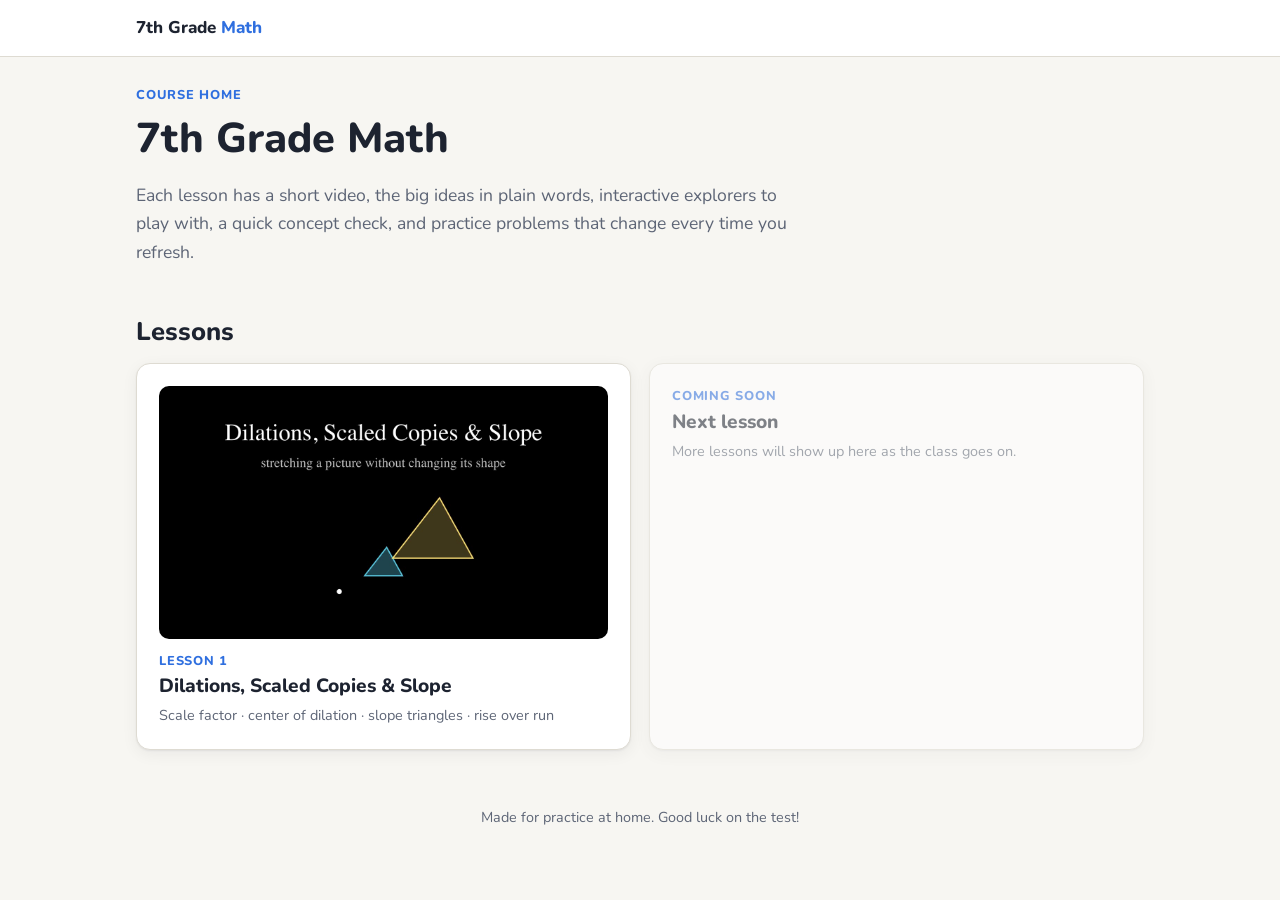
==== index.html @ 7b330fb1 "7th grade math site: lesson 1 (dilations, scaled copies, slope) Co-Authored-By: Claude Opus 5.5 <nor" ====
<!doctype html>
<html lang="en">
<head>
<meta charset="utf-8">
<meta name="viewport" content="width=device-width, initial-scale=1">
<title>7th Grade Math</title>
<meta name="description" content="Video lessons, interactive explorers, and endless practice for 7th grade math.">
<link rel="preconnect" href="https://fonts.googleapis.com">
<link href="https://fonts.googleapis.com/css2?family=Nunito:wght@400;600;700;800&display=swap" rel="stylesheet">
<link rel="stylesheet" href="assets/css/style.css">
</head>
<body>
<header class="topbar">
  <div class="wrap"><a class="brand" href="./">7th Grade <span>Math</span></a></div>
</header>
<main class="wrap">
  <div class="hero">
    <div class="eyebrow">Course home</div>
    <h1>7th Grade Math</h1>
    <p class="lead">Each lesson has a short video, the big ideas in plain words, interactive explorers to play with, a quick concept check, and practice problems that change every time you refresh.</p>
  </div>
  <section>
    <h2>Lessons</h2>
    <div class="lessons">
      <!-- To add a lesson: copy lessons/dilations-slope/ to a new folder and add a card here. -->
      <a class="card lesson-card" href="lessons/dilations-slope/">
        <img src="assets/video/dilations-slope-poster.jpg" alt="">
        <div class="eyebrow">Lesson 1</div>
        <h3 style="margin:.2em 0">Dilations, Scaled Copies &amp; Slope</h3>
        <p class="hint">Scale factor · center of dilation · slope triangles · rise over run</p>
      </a>
      <div class="card lesson-card soon">
        <div class="eyebrow">Coming soon</div>
        <h3 style="margin:.2em 0">Next lesson</h3>
        <p class="hint">More lessons will show up here as the class goes on.</p>
      </div>
    </div>
  </section>
</main>
<footer class="footer">Made for practice at home. Good luck on the test!</footer>
</body>
</html>
---- assets/css/style.css ----
:root {
  --bg: #f7f6f2;
  --surface: #ffffff;
  --surface-2: #f0efe9;
  --text: #1d2330;
  --muted: #5d6576;
  --border: #dedbd2;
  --accent: #2f6fdf;
  --accent-soft: #e3ecfc;
  --orig: #2f6fdf;     /* original figure */
  --copy: #e09a00;     /* image / scaled copy */
  --good: #1f9d55;
  --good-soft: #e1f5e9;
  --bad: #d64545;
  --bad-soft: #fbe6e6;
  --run: #1f9d55;
  --rise: #e09a00;
  --grid: #e6e3da;
  --axis: #8b8f99;
  --radius: 14px;
  --shadow: 0 1px 2px rgba(20, 25, 40, .06), 0 4px 16px rgba(20, 25, 40, .06);
  color-scheme: light;
}
@media (prefers-color-scheme: dark) {
  :root:not([data-theme="light"]) {
    --bg: #10131a; --surface: #181c25; --surface-2: #20252f; --text: #e8eaf0; --muted: #9aa2b2;
    --border: #2c3240; --accent: #6ea2ff; --accent-soft: #1d2a44; --orig: #6ea2ff; --copy: #ffc340;
    --good: #46c983; --good-soft: #15301f; --bad: #ff7070; --bad-soft: #3a1a1a; --run: #46c983;
    --rise: #ffc340; --grid: #283040; --axis: #6c7486; color-scheme: dark;
  }
}
:root[data-theme="dark"] {
  --bg: #10131a; --surface: #181c25; --surface-2: #20252f; --text: #e8eaf0; --muted: #9aa2b2;
  --border: #2c3240; --accent: #6ea2ff; --accent-soft: #1d2a44; --orig: #6ea2ff; --copy: #ffc340;
  --good: #46c983; --good-soft: #15301f; --bad: #ff7070; --bad-soft: #3a1a1a; --run: #46c983;
  --rise: #ffc340; --grid: #283040; --axis: #6c7486; color-scheme: dark;
}

* { box-sizing: border-box; }
html { scroll-behavior: smooth; }
body {
  margin: 0; background: var(--bg); color: var(--text);
  font: 17px/1.6 "Nunito", system-ui, -apple-system, "Segoe UI", sans-serif;
}
a { color: var(--accent); }
h1, h2, h3 { line-height: 1.2; font-weight: 800; }
h1 { font-size: clamp(1.8rem, 4vw, 2.6rem); margin: .2em 0 .3em; }
h2 { font-size: 1.6rem; margin: 0 0 .6em; }
h3 { font-size: 1.2rem; margin: 1.2em 0 .4em; }

.wrap { max-width: 1040px; margin: 0 auto; padding: 0 16px; }

/* top bar */
.topbar { background: var(--surface); border-bottom: 1px solid var(--border); position: sticky; top: 0; z-index: 20; }
.topbar .wrap { display: flex; align-items: center; gap: 18px; height: 56px; }
.brand { font-weight: 800; text-decoration: none; color: var(--text); white-space: nowrap; }
.brand span { color: var(--accent); }
.nav { display: flex; gap: 4px; overflow-x: auto; scrollbar-width: none; margin-left: auto; }
.nav a { padding: 6px 10px; border-radius: 8px; text-decoration: none; color: var(--muted); font-size: .92rem; white-space: nowrap; }
.nav a:hover { background: var(--surface-2); color: var(--text); }

.hero { padding: 28px 0 8px; }
.eyebrow { color: var(--accent); font-weight: 800; letter-spacing: .06em; text-transform: uppercase; font-size: .8rem; }
.lead { color: var(--muted); font-size: 1.1rem; max-width: 60ch; }

section { padding: 26px 0; }
.card { background: var(--surface); border: 1px solid var(--border); border-radius: var(--radius); box-shadow: var(--shadow); padding: 22px; }
.card + .card { margin-top: 18px; }
.ideas > .card, .problems > .card, .lessons > .card { margin-top: 0; }

/* video */
.video-box { border-radius: var(--radius); overflow: hidden; background: #000; box-shadow: var(--shadow); aspect-ratio: 16 / 9; }
.video-box video { width: 100%; height: 100%; display: block; }

/* overview */
.ideas { display: grid; grid-template-columns: repeat(auto-fit, minmax(280px, 1fr)); gap: 16px; }
.idea { border-top: 5px solid var(--accent); }
.idea.c2 { border-top-color: var(--copy); }
.idea.c3 { border-top-color: var(--good); }
.idea h3 { margin-top: 0; }
.idea ul { padding-left: 1.1em; margin: .4em 0; }
.idea li { margin: .25em 0; }
.formula { background: var(--surface-2); border-radius: 10px; padding: 10px 14px; margin: 10px 0; font-weight: 700; text-align: center; }
.vocab { display: grid; grid-template-columns: max-content 1fr; gap: 6px 16px; margin: 0; }
.vocab dt { font-weight: 800; }
.vocab dd { margin: 0; color: var(--muted); }
@media (max-width: 560px) { .vocab { grid-template-columns: 1fr; } .vocab dd { margin-bottom: 8px; } }

/* fractions */
.frac { display: inline-flex; flex-direction: column; vertical-align: middle; text-align: center; font-size: .92em; line-height: 1.1; margin: 0 .15em; }
.frac > span:first-child { border-bottom: 1.5px solid currentColor; padding: 0 .2em; }
.frac > span:last-child { padding: 0 .2em; }
.o { color: var(--orig); font-weight: 700; }
.c { color: var(--copy); font-weight: 700; }
.g { color: var(--run); font-weight: 700; }
.r { color: var(--rise); font-weight: 700; }

/* interactives */
.lab { display: grid; grid-template-columns: minmax(0, 1.5fr) minmax(250px, 1fr); gap: 20px; align-items: start; }
@media (max-width: 820px) { .lab { grid-template-columns: 1fr; } }
.plot { width: 100%; height: auto; display: block; background: var(--surface); border: 1px solid var(--border); border-radius: 10px; touch-action: none; user-select: none; }
.controls label { display: block; font-weight: 700; margin: 10px 0 4px; }
.controls input[type=range] { width: 100%; accent-color: var(--accent); }
.readout { background: var(--surface-2); border-radius: 10px; padding: 12px 14px; margin-top: 12px; font-variant-numeric: tabular-nums; }
.readout table { border-collapse: collapse; width: 100%; font-size: .92rem; }
.readout th, .readout td { padding: 3px 6px; text-align: left; border-bottom: 1px solid var(--border); }
.readout tr:last-child td { border-bottom: 0; }
.big { font-size: 1.35rem; font-weight: 800; }
.hint { color: var(--muted); font-size: .9rem; margin: 6px 0 0; }
.toggle { display: flex; align-items: center; gap: 8px; margin: 10px 0; font-weight: 600; cursor: pointer; }
.pill { display: inline-block; padding: 2px 10px; border-radius: 99px; font-size: .85rem; font-weight: 800; }
.pill.yes { background: var(--good-soft); color: var(--good); }
.pill.no { background: var(--bad-soft); color: var(--bad); }

/* svg pieces */
.plot .gl { stroke: var(--grid); stroke-width: 1; }
.plot .ax { stroke: var(--axis); stroke-width: 1.6; }
.plot .tick { fill: var(--muted); font-size: 11px; }
.plot .lbl { fill: var(--text); font-size: 14px; font-weight: 800; paint-order: stroke; stroke: var(--surface); stroke-width: 4px; }
.plot .handle { cursor: grab; }
.plot .handle:active { cursor: grabbing; }

/* buttons */
.btn { font: inherit; font-weight: 800; border: 0; border-radius: 10px; padding: 9px 16px; cursor: pointer; background: var(--accent); color: #fff; }
.btn:hover { filter: brightness(1.08); }
.btn.ghost { background: var(--surface-2); color: var(--text); border: 1px solid var(--border); }
.btn.small { padding: 6px 12px; font-size: .9rem; }
.btn:focus-visible, input:focus-visible { outline: 3px solid var(--accent); outline-offset: 2px; }

/* quiz */
.q { padding: 16px 0; border-bottom: 1px solid var(--border); }
.q:last-child { border-bottom: 0; }
.q .stem { font-weight: 700; margin-bottom: 8px; }
.opts { display: grid; gap: 8px; }
.opt { text-align: left; font: inherit; background: var(--surface-2); color: var(--text); border: 2px solid transparent; border-radius: 10px; padding: 9px 12px; cursor: pointer; }
.opt:hover { border-color: var(--border); }
.opt.right { border-color: var(--good); background: var(--good-soft); }
.opt.wrong { border-color: var(--bad); background: var(--bad-soft); }
.explain { margin-top: 8px; padding: 10px 12px; border-radius: 10px; background: var(--accent-soft); display: none; }
.explain.show { display: block; }
.scorebar { display: flex; flex-wrap: wrap; gap: 12px; align-items: center; justify-content: space-between; margin-bottom: 8px; }

/* practice problems */
.problems { display: grid; grid-template-columns: repeat(auto-fit, minmax(min(100%, 440px), 1fr)); gap: 18px; }
.prob { display: flex; flex-direction: column; }
.prob .head { display: flex; justify-content: space-between; align-items: center; gap: 10px; margin-bottom: 6px; }
.prob .tag { font-size: .78rem; font-weight: 800; text-transform: uppercase; letter-spacing: .05em; color: var(--accent); }
.prob .body { flex: 1; }
.prob .plot { margin: 10px 0; }
.answer-row { display: flex; gap: 8px; flex-wrap: wrap; margin-top: 10px; }
.answer-row input[type=text] { font: inherit; flex: 1; min-width: 120px; padding: 8px 10px; border-radius: 10px; border: 2px solid var(--border); background: var(--surface); color: var(--text); }
.answer-row input.ok { border-color: var(--good); }
.answer-row input.no { border-color: var(--bad); }
.fb { margin-top: 8px; font-weight: 700; min-height: 1.4em; }
.fb.ok { color: var(--good); }
.fb.no { color: var(--bad); }
.solution { display: none; margin-top: 8px; padding: 10px 12px; background: var(--surface-2); border-radius: 10px; }
.solution.show { display: block; }
.solution ol { margin: 0; padding-left: 1.2em; }
.group-title { margin: 28px 0 12px; }
.choice-row { display: flex; gap: 8px; margin-top: 10px; }

/* home page */
.lessons { display: grid; grid-template-columns: repeat(auto-fit, minmax(260px, 1fr)); gap: 18px; }
.lesson-card { text-decoration: none; color: inherit; display: block; transition: transform .15s; }
.lesson-card:hover { transform: translateY(-3px); }
.lesson-card.soon { opacity: .55; pointer-events: none; }
.lesson-card img { width: 100%; border-radius: 10px; display: block; margin-bottom: 12px; aspect-ratio: 16/9; object-fit: cover; background: #000; }
.footer { color: var(--muted); font-size: .9rem; padding: 30px 0 50px; text-align: center; }

/* keep everything inside narrow screens */
.lab > *, .controls, .prob, .card { min-width: 0; }
@media (max-width: 820px) { .lab { grid-template-columns: minmax(0, 1fr); } }
.readout { overflow-x: auto; }
.answer-row .btn { flex: 0 0 auto; }
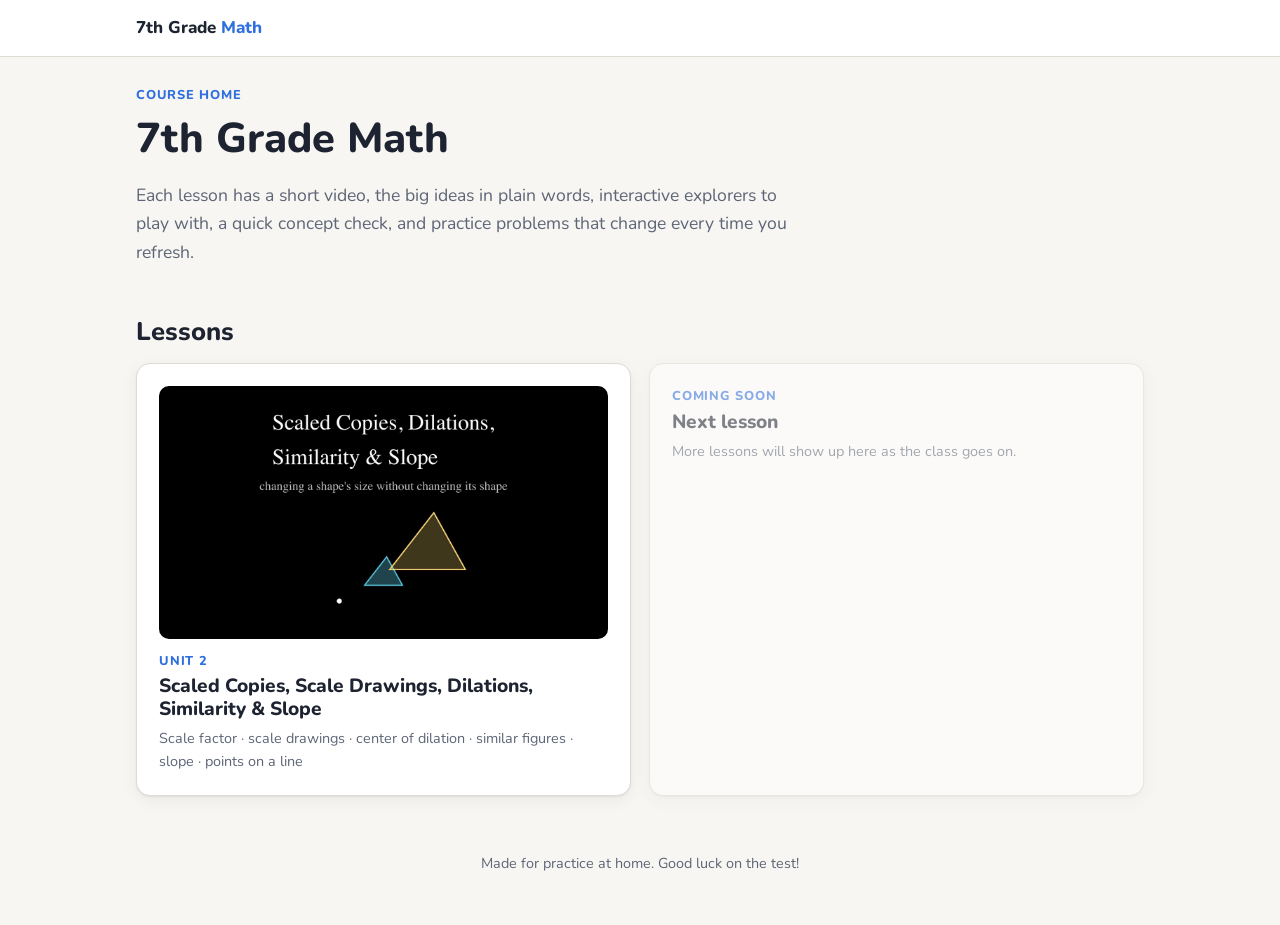
==== commit 5483ed2c: "Unit 2: cover full teacher review list Add scale drawings, similarity, points on a line and line equ" ====
--- a/index.html
+++ b/index.html
@@ -25,9 +25,9 @@
       <!-- To add a lesson: copy lessons/dilations-slope/ to a new folder and add a card here. -->
       <a class="card lesson-card" href="lessons/dilations-slope/">
         <img src="assets/video/dilations-slope-poster.jpg" alt="">
-        <div class="eyebrow">Lesson 1</div>
-        <h3 style="margin:.2em 0">Dilations, Scaled Copies &amp; Slope</h3>
-        <p class="hint">Scale factor · center of dilation · slope triangles · rise over run</p>
+        <div class="eyebrow">Unit 2</div>
+        <h3 style="margin:.2em 0">Scaled Copies, Scale Drawings, Dilations, Similarity &amp; Slope</h3>
+        <p class="hint">Scale factor · scale drawings · center of dilation · similar figures · slope · points on a line</p>
       </a>
       <div class="card lesson-card soon">
         <div class="eyebrow">Coming soon</div>
--- a/assets/css/style.css
+++ b/assets/css/style.css
@@ -173,3 +173,9 @@
 @media (max-width: 820px) { .lab { grid-template-columns: minmax(0, 1fr); } }
 .readout { overflow-x: auto; }
 .answer-row .btn { flex: 0 0 auto; }
+.idea.c4 { border-top-color: #8a5cf6; }
+.idea.c5 { border-top-color: var(--bad); }
+.studytable td, .studytable th { vertical-align: top; padding: 6px 8px; }
+.studytable td[rowspan] { font-weight: 800; white-space: nowrap; }
+@media (max-width: 560px) { .studytable td[rowspan] { white-space: normal; } }
+.eq { font-size: 1.15rem; font-weight: 800; }
